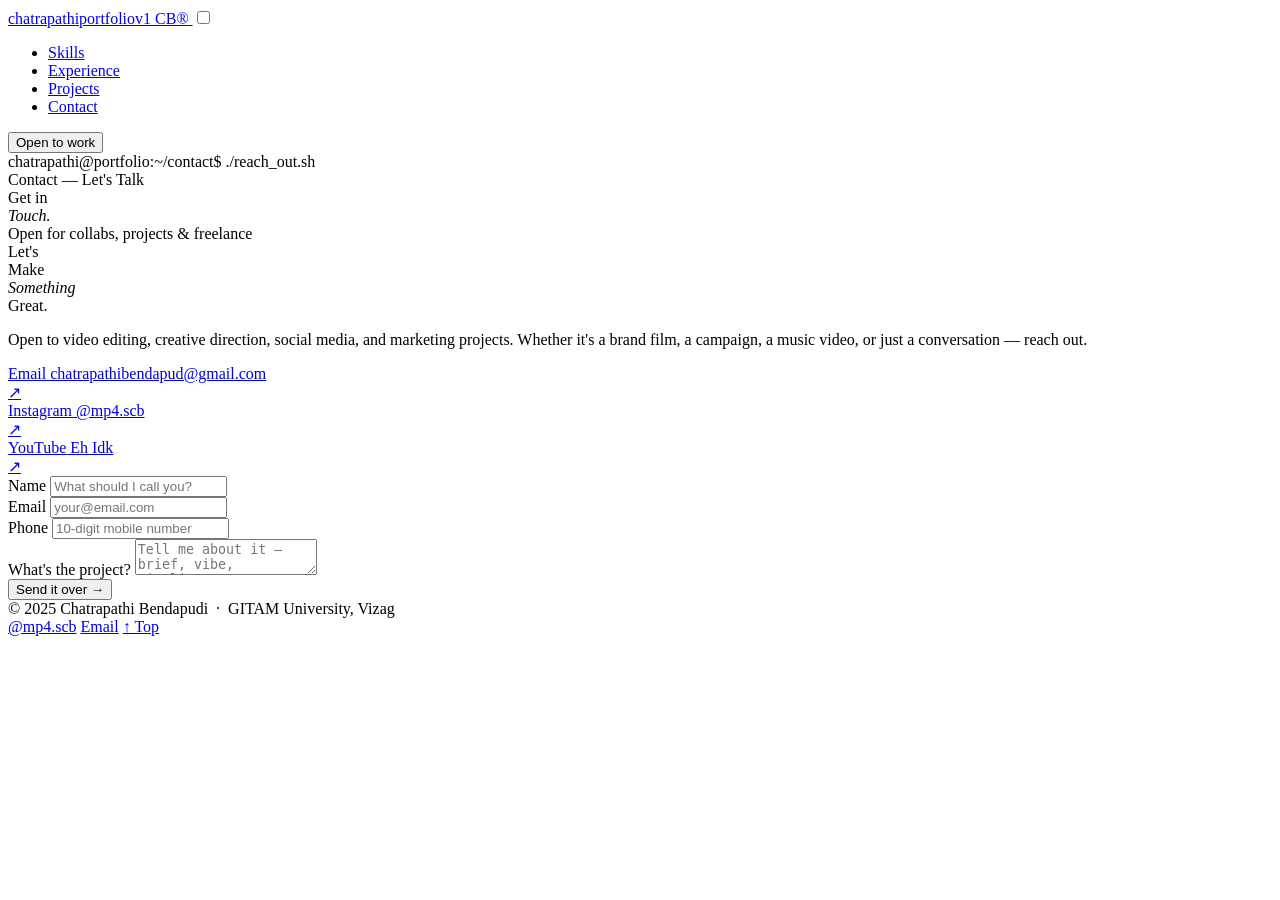
==== contact.html @ 30d7c294 "Rename contact (1).html to contact.html" ====
<!DOCTYPE html>
<html lang="en">
<head>
<meta charset="UTF-8"/>
<meta name="viewport" content="width=device-width, initial-scale=1.0, viewport-fit=cover"/>
<title>Contact — Chatrapathi Bendapudi</title>
<link href="https://fonts.googleapis.com/css2?family=Syne:wght@400;500;600;700;800&family=Playfair+Display:ital,wght@0,700;0,900;1,700;1,900&family=DM+Mono:ital,wght@0,300;0,400;1,300&family=DM+Sans:wght@300;400;500&display=swap" rel="stylesheet"/>
<link href="https://unpkg.com/aos@2.3.4/dist/aos.css" rel="stylesheet"/>
<link href="style.css" rel="stylesheet"/>
</head>
<body>

<!-- SITEWIDE TERMINAL GRID + GLOW -->
<div class="site-grid" aria-hidden="true"></div>
<div class="site-spotlight" aria-hidden="true"></div>

<!-- CUSTOM CURSOR (desktop / mouse only) -->
<div class="cursor-dot" aria-hidden="true"></div>
<div class="cursor-ring" aria-hidden="true"></div>

<!-- NAV -->
<nav>
  <a class="nav-logo" href="index.html">
    chatrapathiportfoliov1
    <span class="nav-logo-tag">CB®</span>
  </a>
  <input type="checkbox" id="nav-toggle" class="nav-toggle-check">
  <label for="nav-toggle" class="nav-burger" aria-label="Open menu">
    <span></span><span></span><span></span>
  </label>
  <ul class="nav-links">
    <li><a href="skills.html">Skills</a></li>
    <li><a href="experience.html">Experience</a></li>
    <li><a href="projects.html">Projects</a></li>
    <li><a href="contact.html">Contact</a></li>
  </ul>
  <button class="nav-badge" type="button" aria-pressed="false">
    <div class="bdot"></div>
    <span class="badge-text">Open to work</span>
  </button>
</nav>

<div class="term-prompt" data-aos="fade-up">
  <span class="term-user">chatrapathi@portfolio</span><span class="term-sep">:</span><span class="term-path">~/contact</span><span class="term-dollar">$</span>
  <span class="term-cmd">./reach_out.sh</span><span class="cursor"></span>
</div>

<!-- SECTION 6 — CONTACT -->
<section class="section" id="contact">
  <div data-aos="fade-up">
    <div class="s-eyebrow">Contact — Let's Talk</div>
    <div class="s-title">Get in<br><em>Touch.</em></div>
    <div class="s-meta">Open for collabs, projects &amp; freelance</div>
  </div>

  <div class="contact-grid">
    <div data-aos="fade-up">
      <div class="contact-big">
        Let's<br>Make<br>
        <em>Something</em><br>
        Great.
      </div>
      <p class="contact-note">
        Open to video editing, creative direction, social media,
        and marketing projects. Whether it's a brand film, a campaign,
        a music video, or just a conversation — reach out.
      </p>
      <div class="contact-links">
        <a class="clink" href="mailto:chatrapathibendapud@gmail.com">
          <div class="clink-l">
            <span class="clink-tag">Email</span>
            chatrapathibendapud@gmail.com
          </div>
          <span class="clink-arrow">↗</span>
        </a>
        <a class="clink" href="https://instagram.com/mp4.scb" target="_blank">
          <div class="clink-l">
            <span class="clink-tag">Instagram</span>
            @mp4.scb
          </div>
          <span class="clink-arrow">↗</span>
        </a>
        <a class="clink" href="https://www.youtube.com/@wedontknowfrfr" target="_blank">
          <div class="clink-l">
            <span class="clink-tag">YouTube</span>
            Eh Idk
          </div>
          <span class="clink-arrow">↗</span>
        </a>
      </div>
    </div>

    <div data-aos="fade-up" data-aos-delay="120">
      <form class="form-wrap" id="contact-form" novalidate>
        <div class="fl">
          <label for="cf-name">Name</label>
          <input class="fi" type="text" id="cf-name" name="name" placeholder="What should I call you?"/>
          <span class="fi-error" id="cf-name-error"></span>
        </div>
        <div class="fl">
          <label for="cf-email">Email</label>
          <input class="fi" type="email" id="cf-email" name="email" placeholder="your@email.com"/>
          <span class="fi-error" id="cf-email-error"></span>
        </div>
        <div class="fl">
          <label for="cf-phone">Phone</label>
          <input class="fi" type="tel" id="cf-phone" name="phone" placeholder="10-digit mobile number"/>
          <span class="fi-error" id="cf-phone-error"></span>
        </div>
        <div class="fl">
          <label for="cf-message">What's the project?</label>
          <textarea class="fi" id="cf-message" name="message" placeholder="Tell me about it — brief, vibe, timeline..."></textarea>
          <span class="fi-error" id="cf-message-error"></span>
        </div>
        <button class="send-btn" type="submit">Send it over →</button>
        <div class="form-status" id="form-status" role="status" aria-live="polite"></div>
      </form>
    </div>
  </div>
</section>

<!-- FOOTER -->
<footer>
  <span>© 2025 Chatrapathi Bendapudi &nbsp;·&nbsp; GITAM University, Vizag</span>
  <div class="footer-links">
    <a href="https://instagram.com/mp4.scb" target="_blank">@mp4.scb</a>
    <a href="mailto:chatrapathibendapud@gmail.com">Email</a>
    <a href="#">↑ Top</a>
  </div>
</footer>

<script src="https://unpkg.com/aos@2.3.4/dist/aos.js"></script>
<script>
  AOS.init({ duration: 700, easing: 'ease-out-quart', once: false, offset: 60 });

  // "Open to work" badge — tap/click to flip between available (green) and busy (red)
  document.querySelectorAll('.nav-badge').forEach(function(badge){
    var label = badge.querySelector('.badge-text');
    badge.addEventListener('click', function(){
      var busy = badge.classList.toggle('is-busy');
      badge.setAttribute('aria-pressed', busy ? 'true' : 'false');
      if (label) label.textContent = busy ? 'Not available' : 'Open to work';
    });
  });

  // ── CONTACT FORM VALIDATION ──
  (function(){
    var form = document.getElementById('contact-form');
    if (!form) return;

    var fields = {
      name:    { el: document.getElementById('cf-name'),    error: document.getElementById('cf-name-error') },
      email:   { el: document.getElementById('cf-email'),   error: document.getElementById('cf-email-error') },
      phone:   { el: document.getElementById('cf-phone'),   error: document.getElementById('cf-phone-error') },
      message: { el: document.getElementById('cf-message'), error: document.getElementById('cf-message-error') }
    };

    // Standard practical email pattern (not full RFC 5322, but catches real typos)
    var emailPattern = /^[a-zA-Z0-9.!#$%&'*+/=?^_`{|}~-]+@[a-zA-Z0-9-]+(?:\.[a-zA-Z0-9-]+)+$/;
    // Indian mobile number: optional +91 / 91 prefix, then 10 digits starting 6-9
    var phonePattern = /^(?:\+?91[\s-]?)?[6-9]\d{9}$/;

    function setError(field, message){
      field.el.classList.toggle('is-invalid', !!message);
      if (field.error) field.error.textContent = message || '';
    }

    function validateName(){
      var v = fields.name.el.value.trim();
      if (!v) { setError(fields.name, 'Name is required'); return false; }
      if (v.length < 2) { setError(fields.name, 'That name looks a bit short'); return false; }
      setError(fields.name, ''); return true;
    }

    function validateEmail(){
      var v = fields.email.el.value.trim();
      if (!v) { setError(fields.email, 'Email is required'); return false; }
      if (!emailPattern.test(v)) { setError(fields.email, 'Enter a valid email address'); return false; }
      setError(fields.email, ''); return true;
    }

    function validatePhone(){
      var raw = fields.phone.el.value.trim();
      var digitsOnly = raw.replace(/[\s-]/g, '');
      if (!raw) { setError(fields.phone, 'Phone number is required'); return false; }
      if (!phonePattern.test(digitsOnly)) { setError(fields.phone, 'Enter a valid 10-digit mobile number'); return false; }
      setError(fields.phone, ''); return true;
    }

    function validateMessage(){
      var v = fields.message.el.value.trim();
      if (!v) { setError(fields.message, "Tell me a bit about the project"); return false; }
      if (v.length < 10) { setError(fields.message, 'A little more detail would help'); return false; }
      setError(fields.message, ''); return true;
    }

    // Re-validate the moment they leave a field, not just on submit
    fields.name.el.addEventListener('blur', validateName);
    fields.email.el.addEventListener('blur', validateEmail);
    fields.phone.el.addEventListener('blur', validatePhone);
    fields.message.el.addEventListener('blur', validateMessage);

    // ── FORMSPREE ──
    // 1. Sign up free at formspree.io, create a form, copy its endpoint.
    // 2. Paste it below in place of YOUR_FORM_ID.
    // 3. Submit the form once for real — Formspree emails you a one-time
    //    confirmation link to verify the endpoint. After that, every
    //    submission goes straight through automatically.
    var FORMSPREE_ENDPOINT = 'https://formspree.io/f/YOUR_FORM_ID';

    var sendBtn = form.querySelector('.send-btn');
    var status = document.getElementById('form-status');

    function setStatus(kind, message){
      if (!status) return;
      status.textContent = message;
      status.classList.remove('is-success', 'is-error');
      if (kind) status.classList.add(kind === 'success' ? 'is-success' : 'is-error');
    }

    form.addEventListener('submit', function(e){
      e.preventDefault();
      var results = [validateName(), validateEmail(), validatePhone(), validateMessage()];
      if (results.indexOf(false) !== -1) {
        var firstInvalid = [fields.name, fields.email, fields.phone, fields.message]
          .filter(function(f){ return f.el.classList.contains('is-invalid'); })[0];
        if (firstInvalid) firstInvalid.el.focus();
        return;
      }

      sendBtn.disabled = true;
      sendBtn.textContent = 'Sending...';
      setStatus(null, '');

      fetch(FORMSPREE_ENDPOINT, {
        method: 'POST',
        headers: { 'Accept': 'application/json' },
        body: new FormData(form)
      })
      .then(function(response){
        if (response.ok) {
          setStatus('success', "> message sent — I'll get back to you soon.");
          form.reset();
        } else {
          return response.json().then(function(data){
            var msg = (data && data.errors) ? data.errors.map(function(er){ return er.message; }).join(', ') : 'Something went wrong.';
            throw new Error(msg);
          });
        }
      })
      .catch(function(){
        setStatus('error', "> couldn't send that — try again, or email me directly.");
      })
      .finally(function(){
        sendBtn.disabled = false;
        sendBtn.textContent = 'Send it over →';
      });
    });
  })();

  // Sitewide terminal glow — follows the mouse on desktop, follows a
  // dragging finger on mobile/tablet. Present on every page.
  var reduceMotion = window.matchMedia('(prefers-reduced-motion: reduce)').matches;
  var spotlight = document.querySelector('.site-spotlight');
  if (spotlight && !reduceMotion) {
    var tx = 50, ty = 22, sx = 50, sy = 22;
    function setGlowTarget(clientX, clientY){
      tx = (clientX / window.innerWidth) * 100;
      ty = (clientY / window.innerHeight) * 100;
    }
    window.addEventListener('mousemove', function(e){
      setGlowTarget(e.clientX, e.clientY);
    });
    window.addEventListener('touchmove', function(e){
      if (e.touches && e.touches[0]) setGlowTarget(e.touches[0].clientX, e.touches[0].clientY);
    }, { passive: true });
    window.addEventListener('touchstart', function(e){
      if (e.touches && e.touches[0]) setGlowTarget(e.touches[0].clientX, e.touches[0].clientY);
    }, { passive: true });
    (function glowLoop(){
      sx += (tx - sx) * 0.08;
      sy += (ty - sy) * 0.08;
      spotlight.style.setProperty('--sx', sx + '%');
      spotlight.style.setProperty('--sy', sy + '%');
      requestAnimationFrame(glowLoop);
    })();
  }

  // Custom cursor — only on devices with a real mouse, never on touch screens
  if (window.matchMedia('(hover: hover) and (pointer: fine)').matches) {
    var dot = document.querySelector('.cursor-dot');
    var ring = document.querySelector('.cursor-ring');
    var mx = 0, my = 0, rx = 0, ry = 0;

    window.addEventListener('mousemove', function(e){
      mx = e.clientX; my = e.clientY;
      if (dot) { dot.style.left = mx + 'px'; dot.style.top = my + 'px'; }
    });

    (function loop(){
      rx += (mx - rx) * 0.18;
      ry += (my - ry) * 0.18;
      if (ring) { ring.style.left = rx + 'px'; ring.style.top = ry + 'px'; }
      requestAnimationFrame(loop);
    })();

    var hoverTargets = 'a, button, label, .nav-badge, .video-card, .img-placeholder, .clink, .send-btn, .ep-card';
    document.querySelectorAll(hoverTargets).forEach(function(el){
      el.addEventListener('mouseenter', function(){ ring && ring.classList.add('is-hovering'); });
      el.addEventListener('mouseleave', function(){ ring && ring.classList.remove('is-hovering'); });
    });
  }
</script>
</body>
</html>
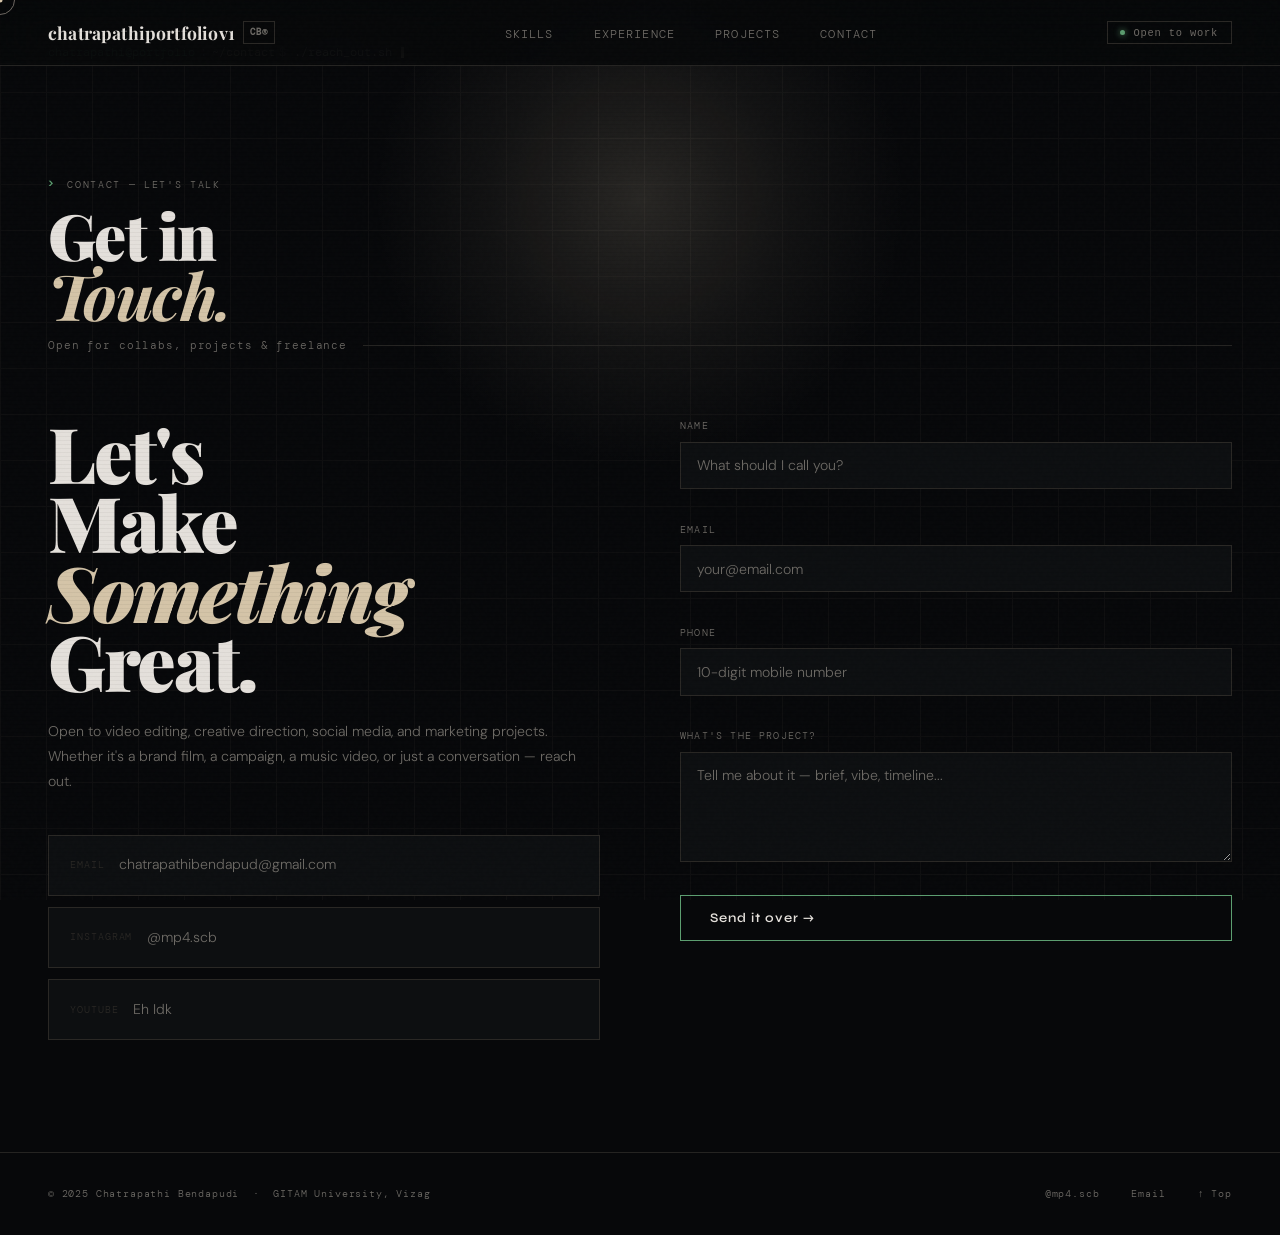
==== commit cc5cfcba: "Update contact.html" ====
--- a/contact.html
+++ b/contact.html
@@ -206,7 +206,7 @@
     // 3. Submit the form once for real — Formspree emails you a one-time
     //    confirmation link to verify the endpoint. After that, every
     //    submission goes straight through automatically.
-    var FORMSPREE_ENDPOINT = 'https://formspree.io/f/YOUR_FORM_ID';
+    var FORMSPREE_ENDPOINT = 'https://formspree.io/f/xgawwjdj';
 
     var sendBtn = form.querySelector('.send-btn');
     var status = document.getElementById('form-status');
--- a/style.css
+++ b/style.css
@@ -0,0 +1,566 @@
+*,*::before,*::after{box-sizing:border-box;margin:0;padding:0}
+
+:root{
+  --bg:#07080a;
+  --bg2:#0d0f11;
+  --bg3:#141618;
+  --bg4:#1c1e21;
+  --text:#e4e0db;
+  --muted:#6e6b66;
+  --faint:#252422;
+  --border:#2a2825;
+  --acc:#c2b9a8;
+  --acc2:#9a9088;
+  --warm:#d4c4a8;
+  --hi:#e8ddd0;
+  --green:#5c9e70;
+  --red:#c25c5c;
+  --syne:'Syne',sans-serif;
+  --sans:'DM Sans',sans-serif;
+  --serif:'Playfair Display',serif;
+  --mono:'DM Mono',monospace;
+}
+
+html{scroll-behavior:smooth;-webkit-text-size-adjust:100%}
+body{
+  background:var(--bg);color:var(--text);
+  font-family:var(--sans);font-weight:300;
+  line-height:1.7;overflow-x:hidden;
+  -webkit-tap-highlight-color:transparent;
+}
+
+body::before{
+  content:'';position:fixed;inset:0;
+  background:repeating-linear-gradient(0deg,transparent,transparent 3px,rgba(0,0,0,0.04) 3px,rgba(0,0,0,0.04) 4px);
+  pointer-events:none;z-index:9999;
+}
+
+body::after{
+  content:'';position:fixed;inset:0;
+  background-image:url("data:image/svg+xml,%3Csvg viewBox='0 0 256 256' xmlns='http://www.w3.org/2000/svg'%3E%3Cfilter id='noise'%3E%3CfeTurbulence type='fractalNoise' baseFrequency='0.9' numOctaves='4' stitchTiles='stitch'/%3E%3C/filter%3E%3Crect width='100%25' height='100%25' filter='url(%23noise)' opacity='0.03'/%3E%3C/svg%3E");
+  pointer-events:none;z-index:9998;opacity:0.4;
+}
+
+@keyframes blink{0%,100%{opacity:1}50%{opacity:0}}
+.cursor{display:inline-block;width:3px;height:0.9em;background:var(--warm);vertical-align:text-bottom;animation:blink 1.2s step-end infinite;margin-left:4px}
+
+/* ── SITEWIDE TERMINAL GRID + GLOW ──
+   Present on every page. Follows the mouse on desktop, follows a
+   dragging finger on mobile. This is the thread that ties every
+   page together, not just the homepage. */
+.site-grid{
+  position:fixed;inset:0;z-index:0;pointer-events:none;
+  background-image:
+    linear-gradient(var(--faint) 1px, transparent 1px),
+    linear-gradient(90deg, var(--faint) 1px, transparent 1px);
+  background-size:46px 46px;
+  opacity:0.3;
+}
+.site-spotlight{
+  position:fixed;inset:0;z-index:0;pointer-events:none;
+  background:radial-gradient(380px circle at var(--sx,50%) var(--sy,22%),
+    rgba(212,196,168,0.16) 0%,
+    rgba(212,196,168,0.05) 40%,
+    transparent 70%);
+  mix-blend-mode:screen;
+}
+@media (prefers-reduced-motion:reduce){
+  .site-spotlight{display:none}
+}
+
+/* ── NAV ── */
+nav{
+  position:fixed;top:0;left:0;right:0;z-index:500;
+  display:flex;justify-content:space-between;align-items:center;
+  padding:1.1rem 3rem;
+  padding-top:calc(1.1rem + env(safe-area-inset-top));
+  background:rgba(7,8,10,0.88);
+  -webkit-backdrop-filter:blur(20px);
+  backdrop-filter:blur(20px);
+  border-bottom:1px solid var(--faint);
+}
+.nav-logo{
+  font-family:var(--serif);font-size:1.1rem;font-weight:700;
+  color:var(--text);text-decoration:none;letter-spacing:0.01em;
+  display:flex;align-items:center;gap:0.5rem;
+}
+.nav-logo-tag{font-family:var(--mono);font-size:0.58rem;color:var(--muted);letter-spacing:0.1em;border:1px solid var(--border);padding:0.15rem 0.4rem}
+.nav-links{display:flex;gap:2.5rem;list-style:none}
+.nav-links a{
+  font-family:var(--mono);font-size:0.72rem;letter-spacing:0.1em;
+  text-transform:uppercase;color:var(--muted);text-decoration:none;
+  transition:color 0.2s;
+}
+.nav-links a:hover{color:var(--text)}
+.nav-badge{
+  font-family:var(--mono);font-size:0.65rem;letter-spacing:0.08em;
+  color:var(--muted);border:1px solid var(--border);padding:0.3rem 0.8rem;
+  display:flex;align-items:center;gap:0.5rem;
+  background:none;cursor:pointer;transition:border-color 0.2s,color 0.2s;
+  -webkit-tap-highlight-color:transparent;
+}
+.nav-badge:hover{border-color:var(--acc2);color:var(--text)}
+.bdot{
+  width:5px;height:5px;border-radius:50%;
+  background:var(--green);box-shadow:0 0 6px var(--green);
+  animation:dotPulse 2s ease-in-out infinite;
+}
+.nav-badge.is-busy .bdot{
+  background:var(--red);box-shadow:0 0 6px var(--red);
+}
+@keyframes dotPulse{
+  0%,100%{opacity:1}
+  50%{opacity:0.4}
+}
+
+/* ── HERO ── */
+.hero{
+  min-height:calc(100vh - 7.7rem - env(safe-area-inset-top));
+  min-height:calc(100dvh - 7.7rem - env(safe-area-inset-top));
+  display:flex;flex-direction:column;
+  justify-content:flex-end;padding:0 3rem 5rem;
+  padding-bottom:calc(5rem + env(safe-area-inset-bottom));
+  position:relative;z-index:1;overflow:hidden;
+}
+
+/* Boot-up scanline sweep — hero's one-time "power on" moment */
+.hero-bg{
+  position:absolute;inset:0;z-index:0;overflow:hidden;
+  clip-path:inset(0 0 100% 0);
+  animation:heroReveal 1.7s cubic-bezier(.22,.61,.36,1) forwards;
+  animation-delay:0.15s;
+}
+.hero-bg::before{
+  /* the scanline that sweeps down once, like a monitor booting up */
+  content:'';position:absolute;left:0;right:0;top:-4%;height:3px;z-index:2;
+  background:linear-gradient(90deg,transparent,var(--warm) 45%,var(--hi) 50%,var(--warm) 55%,transparent);
+  box-shadow:0 0 16px 3px rgba(212,196,168,0.6);
+  animation:heroScanSweep 1.7s cubic-bezier(.22,.61,.36,1) forwards;
+  animation-delay:0.15s;
+}
+@keyframes heroReveal{
+  0%{clip-path:inset(0 0 100% 0)}
+  100%{clip-path:inset(0 0 0% 0)}
+}
+@keyframes heroScanSweep{
+  0%{top:-4%;opacity:1}
+  92%{opacity:1}
+  100%{top:100%;opacity:0}
+}
+@media (prefers-reduced-motion:reduce){
+  .hero-bg{animation:none;clip-path:inset(0)}
+  .hero-bg::before{animation:none;display:none}
+}
+
+.hero-corner-r{
+  position:absolute;top:7.5rem;right:3rem;z-index:2;
+  font-family:var(--mono);font-size:0.65rem;color:var(--muted);
+  letter-spacing:0.08em;text-align:right;line-height:2;opacity:0.55;
+}
+.hero-title{
+  position:relative;z-index:1;
+  font-family:var(--serif);
+  font-size:clamp(4.5rem,10vw,9.5rem);
+  font-weight:900;line-height:1.05;
+  letter-spacing:-0.025em;margin-bottom:3rem;margin-top:5rem;
+}
+.hero-title em{font-style:italic;color:var(--warm);font-weight:700}
+
+.hero-bottom{
+  position:relative;z-index:1;
+  display:flex;justify-content:space-between;align-items:flex-end;
+  border-top:1px solid var(--faint);padding-top:2rem;gap:3rem;
+}
+.hero-desc{
+  max-width:420px;font-size:0.92rem;color:var(--muted);
+  line-height:1.85;font-weight:300;
+}
+.hero-desc strong{color:var(--text);font-weight:400}
+
+.hero-links{display:flex;flex-direction:column;align-items:flex-end;gap:0.8rem}
+.hero-link{
+  display:flex;align-items:center;gap:0.6rem;
+  text-decoration:none;color:var(--muted);
+  font-family:var(--mono);font-size:0.72rem;letter-spacing:0.08em;
+  transition:color 0.2s;
+}
+.hero-link:hover{color:var(--text)}
+.hero-link .arrow{color:var(--warm);transition:transform 0.2s}
+.hero-link:hover .arrow{transform:translate(2px,-2px)}
+
+/* ── TICKER ── */
+.ticker{
+  position:relative;z-index:1;
+  border-top:1px solid var(--faint);border-bottom:1px solid var(--faint);
+  background:var(--bg2);padding:0.85rem 0;overflow:hidden;
+  display:flex;align-items:center;gap:2rem;
+}
+.ticker-label{
+  font-family:var(--mono);font-size:0.62rem;letter-spacing:0.14em;
+  text-transform:uppercase;color:var(--muted);white-space:nowrap;
+  padding:0 2rem;border-right:1px solid var(--border);
+  flex-shrink:0;
+}
+.ticker-track{display:flex;gap:0;animation:ticker 28s linear infinite;width:max-content}
+.ticker-item{
+  font-family:var(--mono);font-size:0.75rem;color:var(--muted);
+  white-space:nowrap;letter-spacing:0.1em;padding:0 2rem;
+  border-right:1px solid var(--border);
+}
+.ticker-item:hover{color:var(--text)}
+@keyframes ticker{from{transform:translateX(0)}to{transform:translateX(-50%)}}
+
+/* ── TERMINAL PROMPT (sub-page headers) ── */
+.term-prompt{
+  position:relative;z-index:1;
+  font-family:var(--mono);font-size:0.78rem;
+  padding:2.6rem 3rem 0;
+  display:flex;align-items:center;flex-wrap:wrap;gap:0.3rem;
+}
+.term-user{color:var(--green)}
+.term-sep{color:var(--muted)}
+.term-path{color:var(--warm)}
+.term-dollar{color:var(--muted);margin-right:0.2rem}
+.term-cmd{color:var(--text)}
+
+/* ── SECTION SHARED ── */
+.section{position:relative;z-index:1;padding:7rem 3rem;border-top:1px solid var(--faint)}
+
+.s-eyebrow{
+  font-family:var(--mono);font-size:0.65rem;letter-spacing:0.16em;
+  text-transform:uppercase;color:var(--muted);margin-bottom:0.7rem;
+  display:flex;align-items:center;gap:0.8rem;
+}
+.s-eyebrow::before{content:'>';color:var(--green);font-weight:700;font-size:0.85em}
+
+.s-title{
+  font-family:var(--serif);font-size:clamp(2.5rem,5vw,4.5rem);
+  font-weight:900;letter-spacing:-0.025em;line-height:0.95;
+  margin-bottom:0.6rem;
+}
+.s-title em{font-style:italic;color:var(--warm);font-weight:700}
+
+.s-meta{
+  font-family:var(--mono);font-size:0.68rem;color:var(--muted);
+  letter-spacing:0.08em;margin-bottom:4rem;
+  display:flex;align-items:center;gap:1rem;
+}
+.s-meta::after{content:'';flex:1;height:1px;background:var(--faint)}
+
+/* ── VIDEO CARDS ── */
+.video-grid{display:grid;grid-template-columns:repeat(2,1fr);gap:1.5rem}
+
+.video-card{
+  position:relative;background:var(--bg2);
+  border:1px solid var(--border);overflow:hidden;cursor:pointer;
+}
+.v-rec{
+  position:absolute;top:0.8rem;left:0.8rem;z-index:3;
+  display:flex;align-items:center;gap:0.35rem;
+  font-family:var(--mono);font-size:0.58rem;letter-spacing:0.1em;
+  color:var(--red);text-shadow:0 1px 4px rgba(0,0,0,0.6);
+  pointer-events:none;
+}
+.v-rec::before{
+  content:'';width:5px;height:5px;border-radius:50%;
+  background:var(--red);box-shadow:0 0 6px var(--red);
+  animation:dotPulse 1.4s ease-in-out infinite;
+}
+
+.v-placeholder{
+  width:100%;aspect-ratio:16/9;background:var(--bg3);
+  border:2px dashed var(--border);
+  display:flex;flex-direction:column;
+  align-items:center;justify-content:center;
+  gap:0.8rem;color:var(--muted);
+  transition:border-color 0.2s;position:relative;overflow:hidden;
+}
+.v-placeholder:hover{border-color:var(--acc2)}
+.v-ph-icon{font-size:2rem;opacity:0.3}
+.v-ph-text{font-family:var(--mono);font-size:0.68rem;letter-spacing:0.1em;text-transform:uppercase;opacity:0.4;text-align:center;line-height:1.8}
+
+.v-overlay{
+  position:absolute;inset:0;
+  background:linear-gradient(to top,rgba(7,8,10,0.85) 0%,transparent 50%);
+  display:flex;align-items:flex-end;padding:1.2rem;
+  opacity:0;transition:opacity 0.25s;
+}
+.video-card:hover .v-overlay,.video-card:active .v-overlay{opacity:1}
+
+.v-info{width:100%}
+.v-tag{font-family:var(--mono);font-size:0.6rem;letter-spacing:0.12em;text-transform:uppercase;color:var(--muted);margin-bottom:0.3rem}
+.v-title{font-family:var(--syne);font-size:1rem;font-weight:700;color:var(--text)}
+
+.v-meta-bar{
+  padding:0.9rem 1rem;
+  display:flex;justify-content:space-between;align-items:center;
+  border-top:1px solid var(--border);
+}
+.v-name{font-family:var(--syne);font-size:0.88rem;font-weight:600;color:var(--text)}
+.v-year{font-family:var(--mono);font-size:0.65rem;color:var(--muted)}
+
+/* ── BRANDING GRID ── */
+.brand-wrap{display:grid;grid-template-columns:1fr 1fr;gap:5rem;align-items:start}
+
+.brand-desc{font-size:0.95rem;color:var(--muted);line-height:1.9;font-weight:300}
+.brand-desc p{margin-bottom:1.2rem}
+.brand-desc strong{color:var(--text);font-weight:400}
+.brand-tag-row{display:flex;gap:0.6rem;flex-wrap:wrap;margin-top:1.5rem}
+.brand-tag{
+  font-family:var(--mono);font-size:0.62rem;letter-spacing:0.1em;
+  text-transform:uppercase;border:1px solid var(--border);
+  padding:0.3rem 0.7rem;color:var(--muted);
+}
+
+.img-grid{display:grid;grid-template-columns:1fr 1fr;gap:0.8rem}
+.img-placeholder{
+  aspect-ratio:4/3;background:var(--bg3);
+  border:2px dashed var(--border);
+  display:flex;flex-direction:column;
+  align-items:center;justify-content:center;
+  gap:0.6rem;color:var(--muted);
+  transition:border-color 0.2s;cursor:pointer;
+}
+.img-placeholder:hover{border-color:var(--acc2)}
+.img-ph-icon{font-size:1.6rem;opacity:0.25}
+.img-ph-text{font-family:var(--mono);font-size:0.6rem;letter-spacing:0.1em;text-transform:uppercase;opacity:0.35;text-align:center;line-height:1.8}
+
+/* ── CHALANA CHITRAM ── */
+.cc-hero{
+  background:var(--bg2);border:1px solid var(--border);
+  padding:3rem;margin-bottom:3rem;
+  display:grid;grid-template-columns:1fr 1fr;gap:4rem;align-items:center;
+}
+.cc-badge{
+  display:inline-flex;align-items:center;gap:0.5rem;
+  font-family:var(--mono);font-size:0.62rem;letter-spacing:0.12em;
+  text-transform:uppercase;border:1px solid var(--border);
+  padding:0.3rem 0.8rem;color:var(--muted);margin-bottom:1.5rem;
+}
+.cc-title{font-family:var(--serif);font-size:clamp(2rem,4vw,3.5rem);font-weight:900;letter-spacing:-0.02em;line-height:1;margin-bottom:1rem}
+.cc-title em{font-style:italic;color:var(--warm)}
+.cc-body{font-size:0.9rem;color:var(--muted);line-height:1.9}
+.cc-body strong{color:var(--text);font-weight:400}
+
+.cc-roles{display:flex;flex-direction:column;gap:0.8rem;margin-top:1.5rem}
+.cc-role{
+  display:flex;align-items:center;gap:0.8rem;
+  font-family:var(--mono);font-size:0.72rem;letter-spacing:0.06em;color:var(--muted);
+}
+.cc-role::before{content:'▸';color:var(--warm);font-size:0.7rem}
+
+.episodes{display:grid;grid-template-columns:repeat(3,1fr);gap:1.5rem;margin-top:3rem}
+.ep-card{background:var(--bg2);border:1px solid var(--border);overflow:hidden}
+.ep-img{
+  aspect-ratio:9/12;background:var(--bg3);
+  display:flex;flex-direction:column;align-items:center;justify-content:center;
+  gap:0.6rem;color:var(--muted);border:2px dashed var(--border);
+}
+.ep-body{padding:1.2rem}
+.ep-num{font-family:var(--mono);font-size:0.62rem;letter-spacing:0.12em;text-transform:uppercase;color:var(--muted);margin-bottom:0.4rem}
+.ep-name{font-family:var(--syne);font-size:1rem;font-weight:700;color:var(--text);margin-bottom:0.4rem}
+.ep-desc{font-size:0.78rem;color:var(--muted);line-height:1.7}
+
+/* ── EH IDK ── */
+.ehidk-wrap{display:grid;grid-template-columns:1fr 1fr;gap:5rem;align-items:start}
+.ehidk-logo{
+  font-family:var(--serif);font-size:3.5rem;font-weight:900;
+  font-style:italic;color:var(--warm);line-height:1;margin-bottom:1rem;
+  letter-spacing:-0.02em;
+}
+.ehidk-desc{font-size:0.92rem;color:var(--muted);line-height:1.9;margin-bottom:1.5rem}
+.ehidk-desc strong{color:var(--text);font-weight:400}
+.yt-btn{
+  display:inline-flex;align-items:center;gap:0.6rem;
+  font-family:var(--mono);font-size:0.72rem;letter-spacing:0.08em;
+  text-transform:uppercase;border:1px solid var(--border);
+  padding:0.7rem 1.2rem;color:var(--muted);text-decoration:none;
+  transition:all 0.2s;
+}
+.yt-btn:hover{border-color:var(--red);color:var(--text)}
+.ehidk-media{display:flex;flex-direction:column;gap:1rem}
+.yt-placeholder{
+  aspect-ratio:16/9;background:var(--bg3);
+  border:2px dashed var(--border);
+  display:flex;flex-direction:column;align-items:center;
+  justify-content:center;gap:0.8rem;color:var(--muted);
+  transition:border-color 0.2s;
+}
+.yt-placeholder:hover{border-color:var(--acc2)}
+
+/* ── ABOUT ── */
+.about-wrap{display:grid;grid-template-columns:1fr 1fr;gap:5rem;align-items:start}
+.about-text{font-size:0.95rem;color:var(--muted);line-height:1.9}
+.about-text p{margin-bottom:1.3rem}
+.about-text strong{color:var(--text);font-weight:400}
+
+.timeline{display:flex;flex-direction:column;gap:0}
+.tl-item{
+  display:grid;grid-template-columns:4rem 1fr;gap:1.5rem;
+  padding:1.5rem 0;border-bottom:1px solid var(--faint);
+}
+.tl-year{font-family:var(--mono);font-size:0.68rem;letter-spacing:0.06em;color:var(--muted);padding-top:0.2rem}
+.tl-role{font-family:var(--syne);font-size:0.95rem;font-weight:700;color:var(--text);margin-bottom:0.2rem}
+.tl-org{font-family:var(--mono);font-size:0.72rem;letter-spacing:0.06em;color:var(--acc2)}
+
+/* ── CONTACT ── */
+.contact-grid{display:grid;grid-template-columns:1fr 1fr;gap:5rem}
+.contact-big{
+  font-family:var(--serif);font-size:clamp(3rem,6vw,5.5rem);
+  font-weight:900;letter-spacing:-0.03em;line-height:0.9;margin-bottom:1.5rem;
+}
+.contact-big em{font-style:italic;color:var(--warm)}
+.contact-note{font-size:0.88rem;color:var(--muted);line-height:1.8;margin-bottom:2.5rem;font-weight:300}
+
+.contact-links{display:flex;flex-direction:column;gap:0.7rem}
+.clink{
+  display:flex;justify-content:space-between;align-items:center;
+  padding:1.1rem 1.3rem;border:1px solid var(--border);background:var(--bg2);
+  text-decoration:none;color:var(--muted);font-size:0.88rem;
+  transition:all 0.18s;
+}
+.clink:hover{border-color:var(--acc2);color:var(--text);background:var(--bg3)}
+.clink-l{display:flex;align-items:center;gap:0.9rem}
+.clink-tag{font-family:var(--mono);font-size:0.6rem;letter-spacing:0.1em;text-transform:uppercase;color:var(--border)}
+.clink:hover .clink-tag{color:var(--muted)}
+.clink-arrow{color:var(--warm);opacity:0;font-size:0.8rem;transition:opacity 0.18s}
+.clink:hover .clink-arrow{opacity:1}
+
+.form-wrap{display:flex;flex-direction:column;gap:1rem}
+.fl{display:flex;flex-direction:column;gap:0.4rem}
+.fl label{font-family:var(--mono);font-size:0.62rem;letter-spacing:0.12em;text-transform:uppercase;color:var(--muted)}
+.fi{
+  background:var(--bg2);border:1px solid var(--border);
+  color:var(--text);font-family:var(--sans);font-size:0.88rem;
+  font-weight:300;padding:0.85rem 1rem;outline:none;
+  transition:border-color 0.2s;
+}
+.fi::placeholder{color:var(--muted)}
+.fi:focus{border-color:var(--acc2)}
+.fi.is-invalid{border-color:var(--red)}
+.fi.is-invalid:focus{border-color:var(--red)}
+.fi-error{
+  font-family:var(--mono);font-size:0.66rem;letter-spacing:0.03em;
+  color:var(--red);min-height:1em;display:block;
+}
+.form-status{
+  font-family:var(--mono);font-size:0.72rem;letter-spacing:0.03em;
+  min-height:1.2em;
+}
+.form-status.is-success{color:var(--green)}
+.form-status.is-error{color:var(--red)}
+.send-btn:disabled{opacity:0.55;cursor:default}
+textarea.fi{resize:vertical;min-height:110px}
+.send-btn{
+  background:transparent;border:1px solid var(--green);
+  color:var(--text);font-family:var(--syne);font-size:0.82rem;
+  font-weight:600;letter-spacing:0.08em;padding:0.9rem 1.8rem;
+  cursor:pointer;transition:all 0.2s;display:inline-flex;
+  align-items:center;gap:0.5rem;
+}
+.send-btn:hover{background:var(--green);color:var(--bg)}
+
+/* ── FOOTER ── */
+footer{
+  position:relative;z-index:1;
+  padding:2rem 3rem;border-top:1px solid var(--faint);
+  display:flex;justify-content:space-between;align-items:center;
+}
+footer span,footer a{
+  font-family:var(--mono);font-size:0.65rem;
+  letter-spacing:0.08em;color:var(--muted);text-decoration:none;
+}
+footer a:hover{color:var(--text)}
+.footer-links{display:flex;gap:2rem}
+
+/* ══════════════════════════════════════
+   MOBILE / RESPONSIVE
+   ══════════════════════════════════════ */
+
+/* Hamburger button — hidden on desktop */
+.nav-toggle-check{display:none}
+.nav-burger{
+  display:none;flex-direction:column;justify-content:center;gap:5px;
+  width:1.6rem;height:1.6rem;cursor:pointer;z-index:600;
+  touch-action:manipulation;-webkit-tap-highlight-color:transparent;
+}
+.nav-burger span{width:100%;height:2px;background:var(--text);transition:transform 0.25s,opacity 0.25s}
+.nav-toggle-check:checked ~ .nav-burger span:nth-child(1){transform:translateY(7px) rotate(45deg)}
+.nav-toggle-check:checked ~ .nav-burger span:nth-child(2){opacity:0}
+.nav-toggle-check:checked ~ .nav-burger span:nth-child(3){transform:translateY(-7px) rotate(-45deg)}
+
+@media (max-width:860px){
+  /* ── NAV: switch to slide-in mobile menu ── */
+  nav{padding:1rem 1.25rem}
+  .nav-badge{display:none}
+  .nav-burger{display:flex}
+  .nav-links{
+    position:fixed;top:0;right:0;height:100vh;width:min(75vw,320px);
+    background:var(--bg2);border-left:1px solid var(--border);
+    flex-direction:column;justify-content:center;align-items:flex-start;
+    gap:2rem;padding:2rem;margin:0;
+    transform:translateX(100%);transition:transform 0.3s ease;
+    box-shadow:-20px 0 40px rgba(0,0,0,0.4);
+  }
+  .nav-toggle-check:checked ~ .nav-links{transform:translateX(0)}
+  .nav-links a{font-size:1rem}
+
+  /* ── HERO ── */
+  .hero{padding:0 1.25rem 3rem;padding-bottom:calc(3rem + env(safe-area-inset-bottom))}
+  .hero-corner-r{top:5.5rem;right:1.25rem;font-size:0.58rem}
+  .hero-title{margin-top:6.5rem;margin-bottom:2rem}
+  .hero-bottom{flex-direction:column;align-items:flex-start;gap:1.5rem}
+  .hero-links{align-items:flex-start;width:100%}
+
+  /* ── SECTIONS: tighter padding on small screens ── */
+  .section{padding:4rem 1.25rem}
+  .term-prompt{padding:1.75rem 1.25rem 0;font-size:0.7rem}
+  footer{padding:1.5rem 1.25rem;padding-bottom:calc(1.5rem + env(safe-area-inset-bottom));flex-direction:column;gap:1rem;align-items:flex-start}
+
+  /* ── GRIDS: stack to a single column ── */
+  .video-grid{grid-template-columns:1fr}
+  .brand-wrap{grid-template-columns:1fr;gap:2.5rem}
+  .img-grid{grid-template-columns:1fr 1fr;gap:0.6rem}
+  .cc-hero{grid-template-columns:1fr;gap:2rem;padding:1.75rem}
+  .episodes{grid-template-columns:1fr;gap:1.25rem}
+  .ehidk-wrap{grid-template-columns:1fr;gap:2.5rem}
+  .about-wrap{grid-template-columns:1fr;gap:2.5rem}
+  .contact-grid{grid-template-columns:1fr;gap:2.5rem}
+
+  .ticker-label{padding:0 1rem}
+  .ticker-item{padding:0 1rem;font-size:0.7rem}
+}
+
+@media (max-width:480px){
+  .hero-corner-r{display:none}
+  .hero-title{font-size:clamp(3.2rem,15vw,4.5rem)}
+  .ehidk-logo{font-size:2.4rem}
+  .cc-hero{padding:1.25rem}
+  .tl-item{grid-template-columns:1fr;gap:0.3rem}
+}
+
+/* ══════════════════════════════════════
+   CUSTOM CURSOR — desktop / precise-pointer only.
+   Untouched on phones & tablets (no mouse to track).
+   ══════════════════════════════════════ */
+@media (hover:hover) and (pointer:fine){
+  body,a,button,label,.nav-badge,.video-card,.img-placeholder,
+  .clink,.send-btn,.ep-card{cursor:none}
+
+  .cursor-dot,.cursor-ring{
+    position:fixed;top:0;left:0;pointer-events:none;z-index:10000;
+    border-radius:50%;transform:translate(-50%,-50%);
+  }
+  .cursor-dot{
+    width:5px;height:5px;background:var(--warm);
+    transition:opacity 0.2s;
+  }
+  .cursor-ring{
+    width:30px;height:30px;border:1px solid var(--acc2);
+    transition:width 0.2s,height 0.2s,border-color 0.2s,opacity 0.2s;
+    opacity:0.7;
+  }
+  .cursor-ring.is-hovering{
+    width:50px;height:50px;border-color:var(--warm);opacity:1;
+  }
+}
